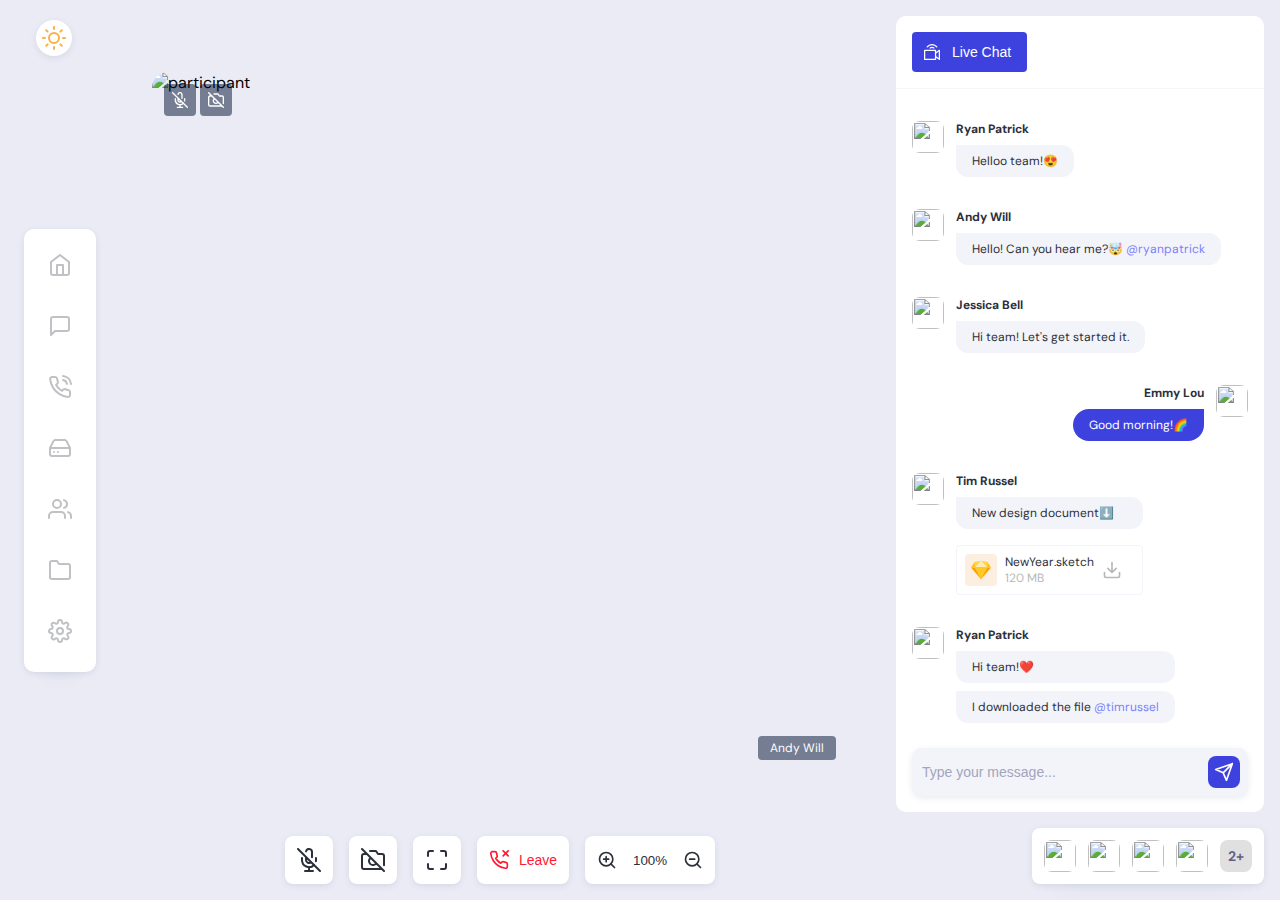
==== index.html @ 77e67f53 "first commit" ====
<!DOCTYPE html>
<html lang="en">
  <head>
    <meta charset="UTF-8" />
    <meta http-equiv="X-UA-Compatible" content="IE=edge" />
    <meta name="viewport" content="width=device-width, initial-scale=1.0" />
    <title>VideoCall App UI - Navid Dev</title>

    <!-- Add Google Font -->
    <link
      href="https://fonts.googleapis.com/css?family=DM+Sans:400,500,700&display=swap"
      rel="stylesheet"
    />
    <link rel="stylesheet" href="style.css" />
  </head>
  <body>
    <div class="app-container">
      <button class="mode-switch">
        <!-- sun icon -->
        <svg
          class="sun"
          fill="none"
          stroke="#fbb046"
          stroke-linecap="round"
          stroke-linejoin="round"
          stroke-width="2"
          class="feather feather-sun"
          viewBox="0 0 24 24"
        >
          <defs />
          <circle cx="12" cy="12" r="5" />
          <path
            d="M12 1v2M12 21v2M4.22 4.22l1.42 1.42M18.36 18.36l1.42 1.42M1 12h2M21 12h2M4.22 19.78l1.42-1.42M18.36 5.64l1.42-1.42"
          />
        </svg>
        <!-- sun icon -->

        <!-- moon icon -->
        <svg
          class="moon"
          fill="none"
          stroke="#ffffff"
          stroke-linecap="round"
          stroke-linejoin="round"
          stroke-width="2"
          class="feather feather-moon"
          viewBox="0 0 24 24"
        >
          <defs />
          <path d="M21 12.79A9 9 0 1111.21 3 7 7 0 0021 12.79z" />
        </svg>
        <!-- moon icon -->
      </button>
      <div class="left-side">
        <div class="navigation">
          <a href="#" class="nav-link icon">
            <!-- Home icon -->
            <svg
              xmlns="http://www.w3.org/2000/svg"
              fill="none"
              stroke="currentColor"
              stroke-width="2"
              stroke-linecap="round"
              stroke-linejoin="round"
              class="feather feather-home"
              viewBox="0 0 24 24"
            >
              <path d="M3 9l9-7 9 7v11a2 2 0 01-2 2H5a2 2 0 01-2-2z" />
              <path d="M9 22V12h6v10" />
            </svg>
            <!-- Home icon -->
          </a>

          <a href="#" class="nav-link icon">
            <!-- comment icon -->
            <svg
              xmlns="http://www.w3.org/2000/svg"
              width="24"
              height="24"
              viewBox="0 0 24 24"
              fill="none"
              stroke="currentColor"
              stroke-width="2"
              stroke-linecap="round"
              stroke-linejoin="round"
              class="feather feather-message-square"
            >
              <path
                d="M21 15a2 2 0 0 1-2 2H7l-4 4V5a2 2 0 0 1 2-2h14a2 2 0 0 1 2 2z"
              />
            </svg>
            <!-- comment icon -->
          </a>
          <a href="#" class="nav-link icon">
            <!-- ringing phone icon -->
            <svg
              xmlns="http://www.w3.org/2000/svg"
              fill="none"
              stroke="currentColor"
              stroke-width="2"
              stroke-linecap="round"
              stroke-linejoin="round"
              class="feather feather-phone-call"
              viewBox="0 0 24 24"
            >
              <path
                d="M15.05 5A5 5 0 0119 8.95M15.05 1A9 9 0 0123 8.94m-1 7.98v3a2 2 0 01-2.18 2 19.79 19.79 0 01-8.63-3.07 19.5 19.5 0 01-6-6 19.79 19.79 0 01-3.07-8.67A2 2 0 014.11 2h3a2 2 0 012 1.72 12.84 12.84 0 00.7 2.81 2 2 0 01-.45 2.11L8.09 9.91a16 16 0 006 6l1.27-1.27a2 2 0 012.11-.45 12.84 12.84 0 002.81.7A2 2 0 0122 16.92z"
              />
            </svg>
            <!-- ringing phone icon -->
          </a>
          <a href="#" class="nav-link icon">
            <!-- disk icon -->
            <svg
              xmlns="http://www.w3.org/2000/svg"
              width="24"
              height="24"
              viewBox="0 0 24 24"
              fill="none"
              stroke="currentColor"
              stroke-width="2"
              stroke-linecap="round"
              stroke-linejoin="round"
              class="feather feather-hard-drive"
            >
              <line x1="22" y1="12" x2="2" y2="12" />
              <path
                d="M5.45 5.11L2 12v6a2 2 0 0 0 2 2h16a2 2 0 0 0 2-2v-6l-3.45-6.89A2 2 0 0 0 16.76 4H7.24a2 2 0 0 0-1.79 1.11z"
              />
              <line x1="6" y1="16" x2="6.01" y2="16" />
              <line x1="10" y1="16" x2="10.01" y2="16" />
            </svg>
            <!-- disk icon -->
          </a>
          <a href="#" class="nav-link icon">
            <!-- people icon -->
            <svg
              xmlns="http://www.w3.org/2000/svg"
              width="24"
              height="24"
              viewBox="0 0 24 24"
              fill="none"
              stroke="currentColor"
              stroke-width="2"
              stroke-linecap="round"
              stroke-linejoin="round"
              class="feather feather-users"
            >
              <path d="M17 21v-2a4 4 0 0 0-4-4H5a4 4 0 0 0-4 4v2" />
              <circle cx="9" cy="7" r="4" />
              <path d="M23 21v-2a4 4 0 0 0-3-3.87" />
              <path d="M16 3.13a4 4 0 0 1 0 7.75" />
            </svg>
            <!-- people icon -->
          </a>
          <a href="#" class="nav-link icon">
            <!-- Folder icon -->
            <svg
              xmlns="http://www.w3.org/2000/svg"
              fill="none"
              stroke="currentColor"
              stroke-width="2"
              stroke-linecap="round"
              stroke-linejoin="round"
              class="feather feather-folder"
              viewBox="0 0 24 24"
            >
              <path
                d="M22 19a2 2 0 01-2 2H4a2 2 0 01-2-2V5a2 2 0 012-2h5l2 3h9a2 2 0 012 2z"
              />
            </svg>
            <!-- Folder icon -->
          </a>
          <a href="#" class="nav-link icon">
            <!-- Setting icon -->
            <svg
              xmlns="http://www.w3.org/2000/svg"
              fill="none"
              stroke="currentColor"
              stroke-width="2"
              stroke-linecap="round"
              stroke-linejoin="round"
              class="feather feather-settings"
              viewBox="0 0 24 24"
            >
              <circle cx="12" cy="12" r="3" />
              <path
                d="M19.4 15a1.65 1.65 0 00.33 1.82l.06.06a2 2 0 010 2.83 2 2 0 01-2.83 0l-.06-.06a1.65 1.65 0 00-1.82-.33 1.65 1.65 0 00-1 1.51V21a2 2 0 01-2 2 2 2 0 01-2-2v-.09A1.65 1.65 0 009 19.4a1.65 1.65 0 00-1.82.33l-.06.06a2 2 0 01-2.83 0 2 2 0 010-2.83l.06-.06a1.65 1.65 0 00.33-1.82 1.65 1.65 0 00-1.51-1H3a2 2 0 01-2-2 2 2 0 012-2h.09A1.65 1.65 0 004.6 9a1.65 1.65 0 00-.33-1.82l-.06-.06a2 2 0 010-2.83 2 2 0 012.83 0l.06.06a1.65 1.65 0 001.82.33H9a1.65 1.65 0 001-1.51V3a2 2 0 012-2 2 2 0 012 2v.09a1.65 1.65 0 001 1.51 1.65 1.65 0 001.82-.33l.06-.06a2 2 0 012.83 0 2 2 0 010 2.83l-.06.06a1.65 1.65 0 00-.33 1.82V9a1.65 1.65 0 001.51 1H21a2 2 0 012 2 2 2 0 01-2 2h-.09a1.65 1.65 0 00-1.51 1z"
              />
            </svg>
            <!-- Setting icon -->
          </a>
        </div>
      </div>
      <div class="app-main">
        <div class="video-call-wrapper">
          <!-- Video Participant 1 -->
          <div class="video-participant">
            <div class="participant-action">
              <button class="btn-mute"></button>
              <button class="btn-camera"></button>
            </div>
            <a href="#" class="name-tag">Andy Will</a>
            <img
              src="https://images.unsplash.com/photo-1566821582776-92b13ab46bb4?ixlib=rb-1.2.1&auto=format&fit=crop&w=900&q=60"
              alt="participant"
            />
          </div>
          <!-- Video Participant 2 -->
          <div class="video-participant">
            <div class="participant-action">
              <button class="btn-mute"></button>
              <button class="btn-camera"></button>
            </div>
            <a href="#" class="name-tag">Emmy Lou</a>
            <img
              src="https://images.unsplash.com/photo-1500917293891-ef795e70e1f6?ixlib=rb-1.2.1&ixid=eyJhcHBfaWQiOjEyMDd9&auto=format&fit=crop&w=1650&q=80"
              alt="participant"
            />
          </div>
          <!-- Video Participant 3 -->
          <div class="video-participant">
            <div class="participant-action">
              <button class="btn-mute"></button>
              <button class="btn-camera"></button>
            </div>
            <a href="#" class="name-tag">Tim Russel</a>
            <img
              src="https://images.unsplash.com/photo-1576110397661-64a019d88a98?ixlib=rb-1.2.1&auto=format&fit=crop&w=1234&q=80"
              alt="participant"
            />
          </div>
          <!-- Video Participant 4 -->
          <div class="video-participant">
            <div class="participant-action">
              <button class="btn-mute"></button>
              <button class="btn-camera"></button>
            </div>
            <a href="#" class="name-tag">Jessica Bell</a>
            <img
              src="https://images.unsplash.com/photo-1600207438283-a5de6d9df13e?ixlib=rb-1.2.1&ixid=eyJhcHBfaWQiOjEyMDd9&auto=format&fit=crop&w=1234&q=80"
              alt="participant"
            />
          </div>
          <!-- Video Participant 5 -->
          <div class="video-participant">
            <div class="participant-action">
              <button class="btn-mute"></button>
              <button class="btn-camera"></button>
            </div>
            <a href="#" class="name-tag">Ryan Patrick</a>
            <img
              src="https://images.unsplash.com/photo-1581824283135-0666cf353f35?ixlib=rb-1.2.1&auto=format&fit=crop&w=1276&q=80"
              alt="participant"
            />
          </div>
          <!-- Video Participant 6 -->
          <div class="video-participant">
            <div class="participant-action">
              <button class="btn-mute"></button>
              <button class="btn-camera"></button>
            </div>
            <a href="#" class="name-tag">Tina Cate</a>
            <img
              src="https://images.unsplash.com/photo-1542596594-649edbc13630?ixlib=rb-1.2.1&auto=format&fit=crop&w=1234&q=80"
              alt="participant"
            />
          </div>
        </div>

        <div class="video-call-actions">
          <button class="video-action-button mic"></button>
          <button class="video-action-button camera"></button>
          <button class="video-action-button maximize"></button>
          <button class="video-action-button endcall">Leave</button>
          <button class="video-action-button magnifier">
            <!-- ZoomIn icon -->
            <svg
              xmlns="http://www.w3.org/2000/svg"
              fill="none"
              stroke="currentColor"
              stroke-width="2"
              stroke-linecap="round"
              stroke-linejoin="round"
              class="feather feather-zoom-in"
              viewBox="0 0 24 24"
            >
              <circle cx="11" cy="11" r="8" />
              <path d="M21 21l-4.35-4.35M11 8v6M8 11h6" />
            </svg>

            <!-- ZoomIn icon -->
            <span>100%</span>
            <!-- ZoomOut Icon -->
            <svg
              xmlns="http://www.w3.org/2000/svg"
              width="24"
              height="24"
              viewBox="0 0 24 24"
              fill="none"
              stroke="currentColor"
              stroke-width="2"
              stroke-linecap="round"
              stroke-linejoin="round"
              class="feather feather-zoom-out"
            >
              <circle cx="11" cy="11" r="8" />
              <line x1="21" y1="21" x2="16.65" y2="16.65" />
              <line x1="8" y1="11" x2="14" y2="11" />
            </svg>
            <!-- ZoomOut Icon -->
          </button>
        </div>
      </div>

      <!-- Right Side -->
      <div class="right-side">
        <button class="btn-close-right">
          <!-- Close Icon -->
          <svg
            xmlns="http://www.w3.org/2000/svg"
            width="24"
            height="24"
            fill="none"
            stroke="currentColor"
            stroke-linecap="round"
            stroke-linejoin="round"
            stroke-width="2"
            class="feather feather-x-circle"
            viewBox="0 0 24 24"
          >
            <defs></defs>
            <circle cx="12" cy="12" r="10"></circle>
            <path d="M15 9l-6 6M9 9l6 6"></path>
          </svg>
          <!-- Close Icon -->
        </button>
        <div class="chat-container">
          <div class="chat-header">
            <button class="chat-header-button">Live Chat</button>
          </div>
          <div class="chat-area">
            <!-- Message 1 -->
            <div class="message-wrapper">
              <div class="profile-picture">
                <img
                  src="https://images.unsplash.com/photo-1581824283135-0666cf353f35?ixlib=rb-1.2.1&auto=format&fit=crop&w=1276&q=80"
                  alt=""
                />
              </div>
              <div class="message-content">
                <p class="name">Ryan Patrick</p>
                <div class="message">Helloo team!😍</div>
              </div>
            </div>
            <!-- Message 2 -->
            <div class="message-wrapper">
              <div class="profile-picture">
                <img
                  src="https://images.unsplash.com/photo-1566821582776-92b13ab46bb4?ixlib=rb-1.2.1&auto=format&fit=crop&w=900&q=60"
                  alt=""
                />
              </div>
              <div class="message-content">
                <p class="name">Andy Will</p>
                <div class="message">
                  Hello! Can you hear me?🤯 <a class="mention">@ryanpatrick</a>
                </div>
              </div>
            </div>
            <!-- Message 3 -->
            <div class="message-wrapper">
              <div class="profile-picture">
                <img
                  src="https://images.unsplash.com/photo-1600207438283-a5de6d9df13e?ixlib=rb-1.2.1&ixid=eyJhcHBfaWQiOjEyMDd9&auto=format&fit=crop&w=1234&q=80"
                  alt=""
                />
              </div>
              <div class="message-content">
                <p class="name">Jessica Bell</p>
                <div class="message">Hi team! Let's get started it.</div>
              </div>
            </div>
            <!-- Message 4 -->
            <div class="message-wrapper reverse">
              <div class="profile-picture">
                <img
                  src="https://images.unsplash.com/photo-1500917293891-ef795e70e1f6?ixlib=rb-1.2.1&ixid=eyJhcHBfaWQiOjEyMDd9&auto=format&fit=crop&w=1650&q=80"
                  alt=""
                />
              </div>
              <div class="message-content">
                <p class="name">Emmy Lou</p>
                <div class="message">Good morning!🌈</div>
              </div>
            </div>
            <!-- Message 5 -->
            <div class="message-wrapper">
              <div class="profile-picture">
                <img
                  src="https://images.unsplash.com/photo-1576110397661-64a019d88a98?ixlib=rb-1.2.1&auto=format&fit=crop&w=1234&q=80"
                  alt=""
                />
              </div>
              <div class="message-content">
                <p class="name">Tim Russel</p>
                <div class="message">New design document⬇️</div>
                <div class="message-file">
                  <div class="icon sketch">
                    <svg
                      xmlns="http://www.w3.org/2000/svg"
                      viewBox="0 0 512 512"
                    >
                      <path
                        fill="#ffd54f"
                        d="M96 191.02v-144l160-30.04 160 30.04v144z"
                      />
                      <path
                        fill="#ffecb3"
                        d="M96 191.02L256 16.98l160 174.04z"
                      />
                      <path fill="#ffa000" d="M0 191.02l256 304 256-304z" />
                      <path fill="#ffca28" d="M96 191.02l160 304 160-304z" />
                      <g fill="#ffc107">
                        <path d="M0 191.02l96-144v144zM416 47.02v144h96z" />
                      </g>
                    </svg>
                  </div>
                  <div class="file-info">
                    <div class="file-name">NewYear.sketch</div>
                    <div class="file-size">120 MB</div>
                  </div>
                </div>
              </div>
            </div>
            <!-- Message 6 -->
            <div class="message-wrapper">
              <div class="profile-picture">
                <img
                  src="https://images.unsplash.com/photo-1581824283135-0666cf353f35?ixlib=rb-1.2.1&auto=format&fit=crop&w=1276&q=80"
                  alt=""
                />
              </div>
              <div class="message-content">
                <p class="name">Ryan Patrick</p>
                <div class="message">Hi team!❤️</div>
                <div class="message">
                  I downloaded the file <a class="mention">@timrussel</a>
                </div>
              </div>
            </div>

            <!-- Message 7 -->
            <div class="message-wrapper reverse">
              <div class="profile-picture">
                <img
                  src="https://images.unsplash.com/photo-1500917293891-ef795e70e1f6?ixlib=rb-1.2.1&ixid=eyJhcHBfaWQiOjEyMDd9&auto=format&fit=crop&w=1650&q=80"
                  alt=""
                />
              </div>
              <div class="message-content">
                <p class="name">Emmy Lou</p>
                <div class="message">Woooww! Awesome❤️</div>
              </div>
            </div>
          </div>
          <div class="chat-typing-area-wrapper">
            <div class="chat-typing-area">
              <input
                type="text"
                placeholder="Type your message..."
                class="chat-input"
              />
              <button class="send-button">
                <!-- Send icon -->
                <svg
                  xmlns="http://www.w3.org/2000/svg"
                  fill="none"
                  stroke="currentColor"
                  stroke-width="2"
                  stroke-linecap="round"
                  stroke-linejoin="round"
                  class="feather feather-send"
                  viewBox="0 0 24 24"
                >
                  <path d="M22 2L11 13M22 2l-7 20-4-9-9-4 20-7z" />
                </svg>
                <!-- Send icon -->
              </button>
            </div>
          </div>
        </div>
        <div class="participants">
          <!-- Participant pic 1 -->
          <div class="participant profile-picture">
            <img
              src="https://images.unsplash.com/photo-1576110397661-64a019d88a98?ixlib=rb-1.2.1&auto=format&fit=crop&w=1234&q=80"
              alt=""
            />
          </div>
          <!-- Participant pic 2 -->
          <div class="participant profile-picture">
            <img
              src="https://images.unsplash.com/photo-1566821582776-92b13ab46bb4?ixlib=rb-1.2.1&auto=format&fit=crop&w=900&q=60"
              alt=""
            />
          </div>
          <!-- Participant pic 3 -->
          <div class="participant profile-picture">
            <img
              src="https://images.unsplash.com/photo-1600207438283-a5de6d9df13e?ixlib=rb-1.2.1&ixid=eyJhcHBfaWQiOjEyMDd9&auto=format&fit=crop&w=1234&q=80"
              alt=""
            />
          </div>
          <!-- Participant pic 4 -->
          <div class="participant profile-picture">
            <img
              src="https://images.unsplash.com/photo-1581824283135-0666cf353f35?ixlib=rb-1.2.1&auto=format&fit=crop&w=1276&q=80"
              alt=""
            />
          </div>
          <div class="participant-more">2+</div>
        </div>
      </div>
      <button class="expand-btn">
        <!-- expand icon -->
        <svg
          xmlns="http://www.w3.org/2000/svg"
          width="24"
          height="24"
          viewBox="0 0 24 24"
          fill="none"
          stroke="currentColor"
          stroke-width="2"
          stroke-linecap="round"
          stroke-linejoin="round"
          class="feather feather-message-circle"
        >
          <path
            d="M21 11.5a8.38 8.38 0 0 1-.9 3.8 8.5 8.5 0 0 1-7.6 4.7 8.38 8.38 0 0 1-3.8-.9L3 21l1.9-5.7a8.38 8.38 0 0 1-.9-3.8 8.5 8.5 0 0 1 4.7-7.6 8.38 8.38 0 0 1 3.8-.9h.5a8.48 8.48 0 0 1 8 8v.5z"
          />
        </svg>
        <!-- expand icon -->
      </button>
    </div>
    <script src="script.js"></script>
  </body>
</html>
---- style.css ----
/*==================== BASE ====================*/
* {
  box-sizing: border-box;
}
html,
body {
  width: 100%;
  height: 100vh;
  margin: 0;
  padding: 0;
  overflow: hidden;
}
button {
  outline: none;
  transition: 0.2s;
  cursor: pointer;
}
button:hover {
  opacity: 0.7;
}
a {
  text-decoration: none;
}
/*==================== VARIABLES CSS ====================*/

body {
  --app-background: #eaebf5;
  --chat-background: #fff;
  --link-color: #c0c1c5;
  --navigation-bg: #fff;
  --navigation-box-shadow: 0 2px 6px 0 rgba(136, 148, 171, 0.2),
    0 24px 20px -24px rgba(71, 82, 107, 0.1);
  --main-color: #3d42df;
  --message-bg: #f3f4f9;
  --message-bg-2: #3d42df;
  --message-text: #2c303a;
  --placeholder-text: #a2a4bc;
  --button-bg: #fff;
}
/*========== Variables Dark theme ==========*/

body.dark {
  --app-background: #262a42;
  --navigation-box-shadow: 0px 0px 8px 0px #282b33;
  --chat-background: #3c3f56;
  --message-bg: #2c3046;
  --message-text: rgba(255, 255, 255, 0.8);
  --placeholder-text: #fff;
  --navigation-bg: #3c3f56;
  --button-bg: #3c3f56;
  --main-color: #6f74ff;
  --message-bg-2: #6f74ff;
}

body.dark .mic {
  background-image: url("data:image/svg+xml,%3Csvg xmlns='http://www.w3.org/2000/svg' fill='none' stroke='%23fff' stroke-width='2' stroke-linecap='round' stroke-linejoin='round' class='feather feather-mic-off' viewBox='0 0 24 24'%3E%3Cpath d='M1 1l22 22M9 9v3a3 3 0 005.12 2.12M15 9.34V4a3 3 0 00-5.94-.6'/%3E%3Cpath d='M17 16.95A7 7 0 015 12v-2m14 0v2a7 7 0 01-.11 1.23M12 19v4M8 23h8'/%3E%3C/svg%3E%0A");
}
body.dark .camera {
  background-image: url("data:image/svg+xml,%3Csvg xmlns='http://www.w3.org/2000/svg' fill='none' stroke='%23fff' stroke-width='2' stroke-linecap='round' stroke-linejoin='round' class='feather feather-camera-off' viewBox='0 0 24 24'%3E%3Cpath d='M1 1l22 22M21 21H3a2 2 0 01-2-2V8a2 2 0 012-2h3m3-3h6l2 3h4a2 2 0 012 2v9.34m-7.72-2.06a4 4 0 11-5.56-5.56'/%3E%3C/svg%3E%0A");
}
body.dark .maximize {
  background-image: url("data:image/svg+xml,%3Csvg xmlns='http://www.w3.org/2000/svg' fill='none' stroke='%23fff' stroke-width='2' stroke-linecap='round' stroke-linejoin='round' class='feather feather-maximize' viewBox='0 0 24 24'%3E%3Cpath d='M8 3H5a2 2 0 00-2 2v3m18 0V5a2 2 0 00-2-2h-3m0 18h3a2 2 0 002-2v-3M3 16v3a2 2 0 002 2h3'/%3E%3C/svg%3E%0A");
}

body.dark .magnifier {
  color: #fff;
}

body.dark .chat-header {
  border-color: var(--message-bg);
}

body.dark .btn-close-right {
  color: #fff;
}

.dark .chat-typing-area {
  box-shadow: none;
}
/*==================== LAYOUT ====================*/
.app-container {
  background-color: var(--app-background);
  width: 100%;
  height: 100%;
  font-family: 'DM Sans', sans-serif;
  display: flex;
  transition: 0.2s;
}
/*==================== Navigation ====================*/
.left-side {
  position: relative;
  padding: 16px;
  flex-basis: 120px;
  display: flex;
  flex-direction: column;
  align-items: center;
  justify-content: center;
  height: 100%;
}
.navigation {
  display: flex;
  flex-direction: column;
  background-color: var(--navigation-bg);
  padding: 24px;
  border-radius: 10px;
  box-shadow: var(--navigation-box-shadow);
}
.nav-link + .nav-link {
  margin-top: 32px;
}
.nav-link:hover svg {
  color: #3d42df;
}
.icon svg {
  width: 24px;
  height: 24px;
  color: var(--link-color);
  transition: 0.2s ease-in;
}
.right-side {
  margin-left: auto;
  flex-basis: 400px;
  height: 100%;
  padding: 16px;
  position: relative;
  transition: all 300ms cubic-bezier(0.19, 1, 0.56, 1);
}
.right-side.show {
  display: block;
  transform: translateX(0);
}
/*==================== Chat ====================*/
.chat-container {
  background-color: var(--chat-background);
  border-radius: 10px;
  display: flex;
  flex-direction: column;
  height: calc(100% - 72px);
}
.chat-header {
  padding: 16px;
  border-bottom: 1px solid #f5f5f5;
}
.chat-header-button {
  background-image: url("data:image/svg+xml,%3Csvg viewBox='0 0 512 512' xmlns='http://www.w3.org/2000/svg' fill='%23fff'%3E%3Cpath d='M479.9 187.52l-90.19 68.53v-52.6a20 20 0 00-20-20H20a20 20 0 00-20 20V492a20 20 0 0020 20h349.71a20 20 0 0020-20v-52.6l90.18 68.52c13.05 9.91 32.1.67 32.1-15.92V203.45c0-16.5-18.94-25.92-32.1-15.93zM349.7 472H40V223.45h309.71zM472 451.68l-82.29-62.53V306.3L472 243.77zM87.96 79.24C129.62 28.88 190.86 0 256 0c65.13 0 126.37 28.88 168.03 79.24a20 20 0 01-30.82 25.5A177.6 177.6 0 00256 40a177.6 177.6 0 00-137.21 64.73 20 20 0 11-30.83-25.5zm240.36 32.21a20 20 0 11-21.02 34.03 97.57 97.57 0 00-51.3-14.53 97.6 97.6 0 00-51.31 14.53 20 20 0 11-21.02-34.03A137.53 137.53 0 01256 90.95c25.59 0 50.6 7.09 72.32 20.5zm0 0'/%3E%3C/svg%3E%0A");
  background-color: var(--main-color);
  padding: 12px 16px 12px 40px;
  border: none;
  border-radius: 4px;
  color: #fff;
  background-repeat: no-repeat;
  background-position: center left 12px;
  background-size: 16px;
  font-size: 14px;
}
.chat-area {
  flex: 1;
  overflow-y: auto;
  padding: 16px;
}
.profile-picture {
  border-radius: 8px;
  width: 32px;
  height: 32px;
  overflow: hidden;
  margin-right: 12px;
  flex-shrink: 0;
}
.profile-picture img {
  width: 100%;
  height: 100%;
  object-fit: cover;
}
.message-wrapper {
  display: flex;
}
.name {
  margin: 0;
  line-height: 16px;
  font-size: 12px;
  font-weight: 700;
  color: var(--message-text);
}
.message {
  margin-top: 8px;
  background-color: var(--message-bg);
  padding: 8px 16px;
  border-radius: 0 12px 12px 12px;
  font-size: 12px;
  line-height: 16px;
  max-width: calc(100%);
  color: var(--message-text);
}
.message-wrapper {
  padding: 16px 0;
}
.message-wrapper.reverse {
  flex-direction: row-reverse;
}
.message-wrapper.reverse .message {
  background-color: var(--message-bg-2);
  color: #fff;
  margin-left: auto;
  border-radius: 16px 0 16px 16px;
}
.message-wrapper.reverse .profile-picture {
  margin-left: 12px;
  margin-right: 0;
}
.message-wrapper.reverse .name {
  text-align: right;
}
.message-file {
  border: 1px solid var(--message-bg);
  width: 100%;
  margin-top: 16px;
  border-radius: 4px;
  padding: 8px;
  display: flex;
}
.message-file .sketch {
  border-radius: 4px;
  padding: 2px;
  background-color: #fdeee2;
  display: flex;
  justify-content: center;
  align-items: center;
  width: 32px;
  height: 32px;
}
.message-file .sketch svg {
  width: 20px;
  height: 20px;
}
.file-info {
  background-image: url("data:image/svg+xml,%3Csvg xmlns='http://www.w3.org/2000/svg' fill='none' stroke='%23b8b8b8' stroke-width='2' stroke-linecap='round' stroke-linejoin='round' class='feather feather-download' viewBox='0 0 24 24'%3E%3Cpath d='M21 15v4a2 2 0 01-2 2H5a2 2 0 01-2-2v-4M7 10l5 5 5-5M12 15V3'/%3E%3C/svg%3E%0A");
  flex: 1;
  padding: 0 40px 0 8px;
  background-position: center right 12px;
  background-size: 20px;
  background-repeat: no-repeat;
  font-size: 12px;
}
.file-name {
  color: var(--message-text);
}
.file-size {
  color: #b8b8b8;
}
.mention {
  color: #7c80fd;
}
.chat-typing-area-wrapper {
  padding: 16px;
}
.chat-typing-area {
  display: flex;
  border-radius: 10px;
  padding: 8px;
  box-shadow: var(--navigation-box-shadow);
  background-color: var(--message-bg);
}
.chat-input {
  border: none;
  font-size: 14px;
  line-height: 24px;
  outline: none;
  color: var(--message-text);
  flex: 1;
  background-color: transparent;
}
.chat-input::placeholder {
  color: var(--placeholder-text);
}
.send-button {
  color: #fff;
  background-color: var(--main-color);
  border-radius: 8px;
  border: none;
  width: 32px;
  height: 32px;
  display: flex;
  justify-content: center;
  align-items: center;
}
.send-button svg {
  width: 20px;
  height: 20px;
}
/*==================== Main App ====================*/
.app-main {
  flex: 1;
  width: 100%;
  padding: 72px 32px 16px 32px;
  display: flex;
  flex-direction: column;
  align-items: center;
}
.video-call-wrapper {
  width: 100%;
  height: 100%;
  border-radius: 16px;
  overflow: hidden;
  display: flex;
  flex-wrap: wrap;
}
/* .video-participant {
  width: 33.3%;
  height: 50%;
  position: relative;
} */
.video-participant {
  width: 100%;
  height: 100%;
  position: relative;
}
.video-participant img {
  width: 100%;
  height: 100%;
  object-fit: cover;
}
.name-tag {
  position: absolute;
  bottom: 12px;
  right: 12px;
  font-size: 12px;
  color: #fff;
  background-color: rgba(0, 15, 47, 0.5);
  border-radius: 4px;
  padding: 4px 12px;
}
.participant-actions {
  position: absolute;
  display: flex;
  left: 12px;
  top: 12px;
}
.btn-mute,
.btn-camera {
  width: 32px;
  height: 32px;
  border-radius: 4px;
  background-color: rgba(0, 15, 47, 0.5);
  background-repeat: no-repeat;
  background-position: center;
  background-size: 16px;
  border: none;
}
.btn-mute {
  background-image: url("data:image/svg+xml,%3Csvg xmlns='http://www.w3.org/2000/svg' fill='none' stroke='%23fff' stroke-width='2' stroke-linecap='round' stroke-linejoin='round' class='feather feather-mic-off' viewBox='0 0 24 24'%3E%3Cpath d='M1 1l22 22M9 9v3a3 3 0 005.12 2.12M15 9.34V4a3 3 0 00-5.94-.6'/%3E%3Cpath d='M17 16.95A7 7 0 015 12v-2m14 0v2a7 7 0 01-.11 1.23M12 19v4M8 23h8'/%3E%3C/svg%3E%0A");
  margin-right: 4px;
}
.btn-camera {
  background-image: url("data:image/svg+xml,%3Csvg xmlns='http://www.w3.org/2000/svg' fill='none' stroke='%23fff' stroke-width='2' stroke-linecap='round' stroke-linejoin='round' class='feather feather-camera-off' viewBox='0 0 24 24'%3E%3Cpath d='M1 1l22 22M21 21H3a2 2 0 01-2-2V8a2 2 0 012-2h3m3-3h6l2 3h4a2 2 0 012 2v9.34m-7.72-2.06a4 4 0 11-5.56-5.56'/%3E%3C/svg%3E%0A");
}
.video-call-actions {
  display: flex;
  justify-content: space-between;
  align-items: center;
  padding-top: 64px;
  max-width: 500px;
}
.video-action-button {
  background-repeat: no-repeat;
  background-size: 24px;
  border: none;
  height: 48px;
  margin: 0 8px;
  box-shadow: var(--navigation-box-shadow);
  border-radius: 8px;
  width: 48px;
  cursor: pointer;
  outline: none;
  background-color: var(--button-bg);
}
.video-action-button.mic {
  background-image: url("data:image/svg+xml,%3Csvg xmlns='http://www.w3.org/2000/svg' fill='none' stroke='%232c303a' stroke-width='2' stroke-linecap='round' stroke-linejoin='round' class='feather feather-mic-off' viewBox='0 0 24 24'%3E%3Cpath d='M1 1l22 22M9 9v3a3 3 0 005.12 2.12M15 9.34V4a3 3 0 00-5.94-.6'/%3E%3Cpath d='M17 16.95A7 7 0 015 12v-2m14 0v2a7 7 0 01-.11 1.23M12 19v4M8 23h8'/%3E%3C/svg%3E%0A");
  background-position: center;
}
.video-action-button.camera {
  background-image: url("data:image/svg+xml,%3Csvg xmlns='http://www.w3.org/2000/svg' fill='none' stroke='%232c303a' stroke-width='2' stroke-linecap='round' stroke-linejoin='round' class='feather feather-camera-off' viewBox='0 0 24 24'%3E%3Cpath d='M1 1l22 22M21 21H3a2 2 0 01-2-2V8a2 2 0 012-2h3m3-3h6l2 3h4a2 2 0 012 2v9.34m-7.72-2.06a4 4 0 11-5.56-5.56'/%3E%3C/svg%3E%0A");
  background-position: center;
}
.video-action-button.maximize {
  background-image: url("data:image/svg+xml,%3Csvg xmlns='http://www.w3.org/2000/svg' fill='none' stroke='%232c303a' stroke-width='2' stroke-linecap='round' stroke-linejoin='round' class='feather feather-maximize' viewBox='0 0 24 24'%3E%3Cpath d='M8 3H5a2 2 0 00-2 2v3m18 0V5a2 2 0 00-2-2h-3m0 18h3a2 2 0 002-2v-3M3 16v3a2 2 0 002 2h3'/%3E%3C/svg%3E%0A");
  background-position: center;
}
.video-action-button.endcall {
  background-image: url("data:image/svg+xml,%3Csvg xmlns='http://www.w3.org/2000/svg' viewBox='0 0 24 24' fill='none' stroke='%23ff1932' stroke-width='2' stroke-linecap='round' stroke-linejoin='round' class='feather feather-phone-missed'%3E%3Cline x1='23' y1='1' x2='17' y2='7'/%3E%3Cline x1='17' y1='1' x2='23' y2='7'/%3E%3Cpath d='M22 16.92v3a2 2 0 0 1-2.18 2 19.79 19.79 0 0 1-8.63-3.07 19.5 19.5 0 0 1-6-6 19.79 19.79 0 0 1-3.07-8.67A2 2 0 0 1 4.11 2h3a2 2 0 0 1 2 1.72 12.84 12.84 0 0 0 .7 2.81 2 2 0 0 1-.45 2.11L8.09 9.91a16 16 0 0 0 6 6l1.27-1.27a2 2 0 0 1 2.11-.45 12.84 12.84 0 0 0 2.81.7A2 2 0 0 1 22 16.92z'/%3E%3C/svg%3E");
  color: #ff1932;
  width: auto;
  font-size: 14px;
  padding-left: 42px;
  padding-right: 12px;
  background-size: 20px;
  background-position: center left 12px;
}
.video-action-button.magnifier {
  padding: 0 12px;
  display: flex;
  align-items: center;
  width: auto;
  flex-grow: 0;
  color: #2c303a;
}
.video-action-button.magnifier svg {
  width: 20px;
  flex-shrink: 0;
}
.video-action-button.magnifier span {
  display: block;
  margin: 0 16px;
}
.participants {
  display: flex;
  background-color: var(--button-bg);
  box-shadow: var(--navigation-box-shadow);
  margin-top: 16px;
  padding: 12px;
  border-radius: 8px;
  max-width: 232px;
  margin-left: auto;
}
.participant-more {
  background-color: #e1e0e1;
  font-size: 14px;
  display: flex;
  justify-content: center;
  align-items: center;
  color: #636181;
  font-weight: 700;
  border-radius: 8px;
  min-width: 32px;
}
.participant-action {
  position: absolute;
  display: flex;
  left: 12px;
  top: 12px;
}
.mode-switch {
  z-index: 1;
  position: absolute;
  top: 20px;
  left: 36px;
  background-color: var(--chat-background);
  border: none;
  color: #ddd;
  outline: none;
  cursor: pointer;
  box-shadow: var(--navigation-box-shadow);
  border-radius: 50%;
  display: flex;
  justify-content: center;
  align-items: center;
  width: 36px;
  height: 36px;
  transform-origin: center;
}
.mode-switch svg {
  width: 0;
  height: 24px;
  transition: all 0.3s ease-in;
  transform-origin: center;
}
.mode-switch .moon {
  opacity: 0;
}
.mode-switch .sun {
  width: 24px;
}
.dark .moon {
  opacity: 1;
  width: 24px;
}
.dark .sun {
  opacity: 0;
  width: 0;
}
.expand-btn {
  position: absolute;
  right: 32px;
  top: 24px;
  border: none;
  background-color: var(--chat-background);
  border-radius: 4px;
  color: var(--message-text);
  width: 40px;
  height: 40px;
  justify-content: center;
  align-items: center;
  display: none;
}
.expand-btn.show {
  display: flex;
}
.btn-close-right {
  border: none;
  background-color: transparent;
  position: absolute;
  top: 24px;
  right: 24px;
  color: var(--light-font);
  outline: none;
  cursor: pointer;
  display: none;
}
/*==================== MEDIA QUERIES ====================*/

/*==================== Devices smaller than 900px ====================*/

@media screen and (max-width: 900px) {
  .expand-btn {
    display: block;
  }
  .right-side {
    position: absolute;
    right: 0;
    background-color: var(--chat-background);
    transform: translateX(100%);
    z-index: 2;
    width: 100%;
  }
  .right-side.show {
    transform: translateX(0);
  }
  .btn-close-right {
    display: block;
  }
}

/*==================== Devices smaller than 520px ====================*/
@media screen and (max-width: 520px) {
  .left-side {
    display: none;
  }
  .app-main {
    padding: 72px 16px 16px 16px;
  }
  .expand-btn {
    right: 16px;
  }
  .mode-switch {
    left: 16px;
  }
  .video-call-actions {
    padding-top: 32px;
  }
  .video-action-button {
    width: 32px;
    height: 32px;
    background-size: 14px;
    margin: 0 4px;
  }
  .video-action-button.endcall {
    background-size: 14px;
    font-size: 12px;
    padding-left: 36px;
  }
  .video-action-button.magnifier svg {
    width: 14px;
  }
  .video-action-button.magnifier span {
    margin: 0 4px;
    font-size: 12px;
  }
}
/*==================== Devices Between 520px - 720px ====================*/
@media screen and (max-width: 520px) and (max-width: 720px) {
  .video-participant {
    width: 50%;
    height: 33.3%;
  }
}
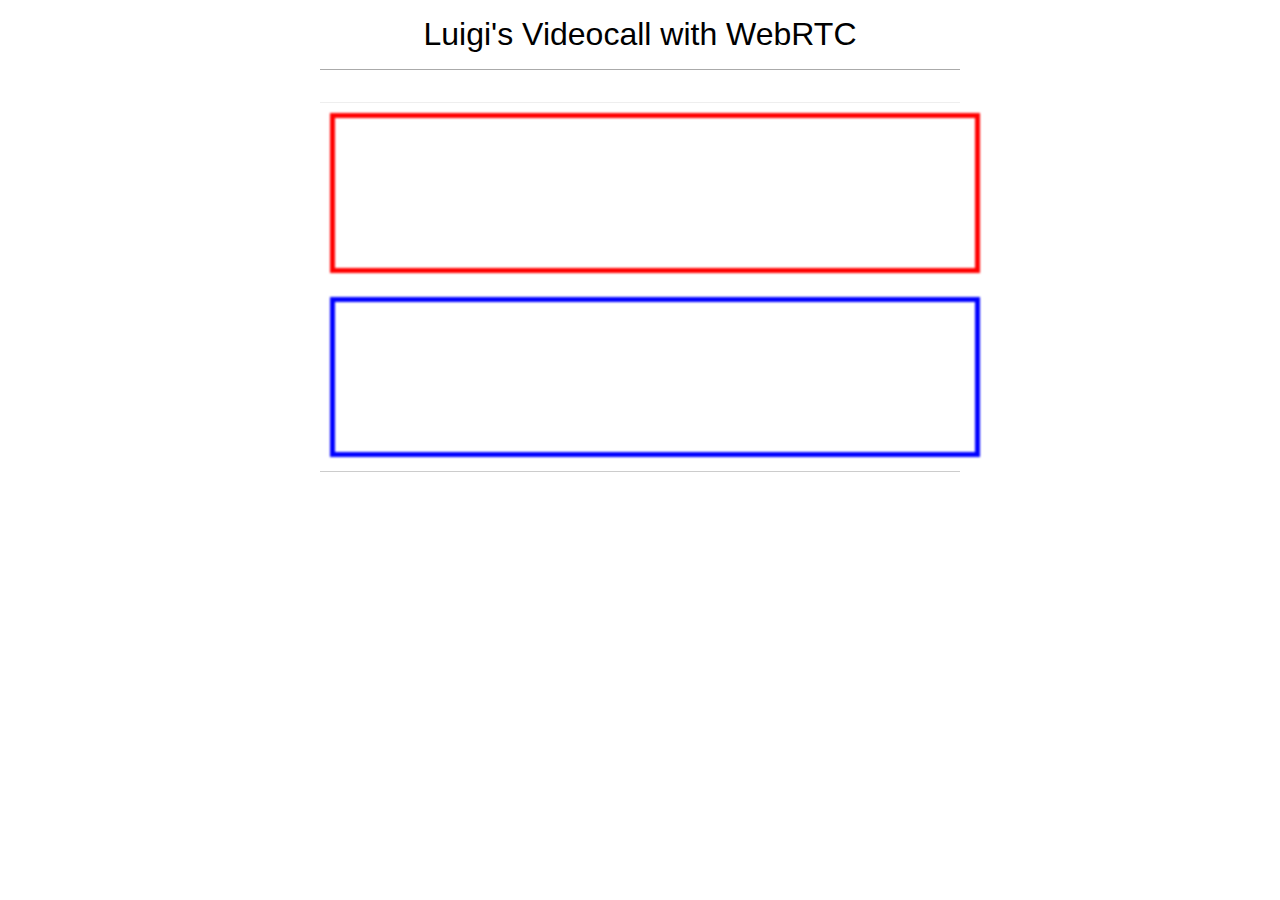
==== commit aa188240: "videochat page ready" ====
--- a/index.html
+++ b/index.html
@@ -1,548 +1,186 @@
 <!DOCTYPE html>
-<html lang="en">
-  <head>
-    <meta charset="UTF-8" />
-    <meta http-equiv="X-UA-Compatible" content="IE=edge" />
-    <meta name="viewport" content="width=device-width, initial-scale=1.0" />
-    <title>VideoCall App UI - Navid Dev</title>
+<html>
+<head>
 
-    <!-- Add Google Font -->
-    <link
-      href="https://fonts.googleapis.com/css?family=DM+Sans:400,500,700&display=swap"
-      rel="stylesheet"
-    />
-    <link rel="stylesheet" href="style.css" />
-  </head>
-  <body>
-    <div class="app-container">
-      <button class="mode-switch">
-        <!-- sun icon -->
-        <svg
-          class="sun"
-          fill="none"
-          stroke="#fbb046"
-          stroke-linecap="round"
-          stroke-linejoin="round"
-          stroke-width="2"
-          class="feather feather-sun"
-          viewBox="0 0 24 24"
-        >
-          <defs />
-          <circle cx="12" cy="12" r="5" />
-          <path
-            d="M12 1v2M12 21v2M4.22 4.22l1.42 1.42M18.36 18.36l1.42 1.42M1 12h2M21 12h2M4.22 19.78l1.42-1.42M18.36 5.64l1.42-1.42"
-          />
-        </svg>
-        <!-- sun icon -->
+  <meta name="description" content="Realtime communication with WebRTC" />
+  <meta name="author" content="//samdutton.com">
+  <meta name="viewport" content="width=device-width, minimum-scale=1.0, initial-scale=1.0, user-scalable=yes">
+  <meta itemprop="name" content="Luigi's Videocall with WebRTC">
+  <meta name="mobile-web-app-capable" content="yes">
+  <meta id="theme-color" name="theme-color" content="#307699">
 
-        <!-- moon icon -->
-        <svg
-          class="moon"
-          fill="none"
-          stroke="#ffffff"
-          stroke-linecap="round"
-          stroke-linejoin="round"
-          stroke-width="2"
-          class="feather feather-moon"
-          viewBox="0 0 24 24"
-        >
-          <defs />
-          <path d="M21 12.79A9 9 0 1111.21 3 7 7 0 0021 12.79z" />
-        </svg>
-        <!-- moon icon -->
-      </button>
-      <div class="left-side">
-        <div class="navigation">
-          <a href="#" class="nav-link icon">
-            <!-- Home icon -->
-            <svg
-              xmlns="http://www.w3.org/2000/svg"
-              fill="none"
-              stroke="currentColor"
-              stroke-width="2"
-              stroke-linecap="round"
-              stroke-linejoin="round"
-              class="feather feather-home"
-              viewBox="0 0 24 24"
-            >
-              <path d="M3 9l9-7 9 7v11a2 2 0 01-2 2H5a2 2 0 01-2-2z" />
-              <path d="M9 22V12h6v10" />
-            </svg>
-            <!-- Home icon -->
-          </a>
+  <base target="_blank">
 
-          <a href="#" class="nav-link icon">
-            <!-- comment icon -->
-            <svg
-              xmlns="http://www.w3.org/2000/svg"
-              width="24"
-              height="24"
-              viewBox="0 0 24 24"
-              fill="none"
-              stroke="currentColor"
-              stroke-width="2"
-              stroke-linecap="round"
-              stroke-linejoin="round"
-              class="feather feather-message-square"
-            >
-              <path
-                d="M21 15a2 2 0 0 1-2 2H7l-4 4V5a2 2 0 0 1 2-2h14a2 2 0 0 1 2 2z"
-              />
-            </svg>
-            <!-- comment icon -->
-          </a>
-          <a href="#" class="nav-link icon">
-            <!-- ringing phone icon -->
-            <svg
-              xmlns="http://www.w3.org/2000/svg"
-              fill="none"
-              stroke="currentColor"
-              stroke-width="2"
-              stroke-linecap="round"
-              stroke-linejoin="round"
-              class="feather feather-phone-call"
-              viewBox="0 0 24 24"
-            >
-              <path
-                d="M15.05 5A5 5 0 0119 8.95M15.05 1A9 9 0 0123 8.94m-1 7.98v3a2 2 0 01-2.18 2 19.79 19.79 0 01-8.63-3.07 19.5 19.5 0 01-6-6 19.79 19.79 0 01-3.07-8.67A2 2 0 014.11 2h3a2 2 0 012 1.72 12.84 12.84 0 00.7 2.81 2 2 0 01-.45 2.11L8.09 9.91a16 16 0 006 6l1.27-1.27a2 2 0 012.11-.45 12.84 12.84 0 002.81.7A2 2 0 0122 16.92z"
-              />
-            </svg>
-            <!-- ringing phone icon -->
-          </a>
-          <a href="#" class="nav-link icon">
-            <!-- disk icon -->
-            <svg
-              xmlns="http://www.w3.org/2000/svg"
-              width="24"
-              height="24"
-              viewBox="0 0 24 24"
-              fill="none"
-              stroke="currentColor"
-              stroke-width="2"
-              stroke-linecap="round"
-              stroke-linejoin="round"
-              class="feather feather-hard-drive"
-            >
-              <line x1="22" y1="12" x2="2" y2="12" />
-              <path
-                d="M5.45 5.11L2 12v6a2 2 0 0 0 2 2h16a2 2 0 0 0 2-2v-6l-3.45-6.89A2 2 0 0 0 16.76 4H7.24a2 2 0 0 0-1.79 1.11z"
-              />
-              <line x1="6" y1="16" x2="6.01" y2="16" />
-              <line x1="10" y1="16" x2="10.01" y2="16" />
-            </svg>
-            <!-- disk icon -->
-          </a>
-          <a href="#" class="nav-link icon">
-            <!-- people icon -->
-            <svg
-              xmlns="http://www.w3.org/2000/svg"
-              width="24"
-              height="24"
-              viewBox="0 0 24 24"
-              fill="none"
-              stroke="currentColor"
-              stroke-width="2"
-              stroke-linecap="round"
-              stroke-linejoin="round"
-              class="feather feather-users"
-            >
-              <path d="M17 21v-2a4 4 0 0 0-4-4H5a4 4 0 0 0-4 4v2" />
-              <circle cx="9" cy="7" r="4" />
-              <path d="M23 21v-2a4 4 0 0 0-3-3.87" />
-              <path d="M16 3.13a4 4 0 0 1 0 7.75" />
-            </svg>
-            <!-- people icon -->
-          </a>
-          <a href="#" class="nav-link icon">
-            <!-- Folder icon -->
-            <svg
-              xmlns="http://www.w3.org/2000/svg"
-              fill="none"
-              stroke="currentColor"
-              stroke-width="2"
-              stroke-linecap="round"
-              stroke-linejoin="round"
-              class="feather feather-folder"
-              viewBox="0 0 24 24"
-            >
-              <path
-                d="M22 19a2 2 0 01-2 2H4a2 2 0 01-2-2V5a2 2 0 012-2h5l2 3h9a2 2 0 012 2z"
-              />
-            </svg>
-            <!-- Folder icon -->
-          </a>
-          <a href="#" class="nav-link icon">
-            <!-- Setting icon -->
-            <svg
-              xmlns="http://www.w3.org/2000/svg"
-              fill="none"
-              stroke="currentColor"
-              stroke-width="2"
-              stroke-linecap="round"
-              stroke-linejoin="round"
-              class="feather feather-settings"
-              viewBox="0 0 24 24"
-            >
-              <circle cx="12" cy="12" r="3" />
-              <path
-                d="M19.4 15a1.65 1.65 0 00.33 1.82l.06.06a2 2 0 010 2.83 2 2 0 01-2.83 0l-.06-.06a1.65 1.65 0 00-1.82-.33 1.65 1.65 0 00-1 1.51V21a2 2 0 01-2 2 2 2 0 01-2-2v-.09A1.65 1.65 0 009 19.4a1.65 1.65 0 00-1.82.33l-.06.06a2 2 0 01-2.83 0 2 2 0 010-2.83l.06-.06a1.65 1.65 0 00.33-1.82 1.65 1.65 0 00-1.51-1H3a2 2 0 01-2-2 2 2 0 012-2h.09A1.65 1.65 0 004.6 9a1.65 1.65 0 00-.33-1.82l-.06-.06a2 2 0 010-2.83 2 2 0 012.83 0l.06.06a1.65 1.65 0 001.82.33H9a1.65 1.65 0 001-1.51V3a2 2 0 012-2 2 2 0 012 2v.09a1.65 1.65 0 001 1.51 1.65 1.65 0 001.82-.33l.06-.06a2 2 0 012.83 0 2 2 0 010 2.83l-.06.06a1.65 1.65 0 00-.33 1.82V9a1.65 1.65 0 001.51 1H21a2 2 0 012 2 2 2 0 01-2 2h-.09a1.65 1.65 0 00-1.51 1z"
-              />
-            </svg>
-            <!-- Setting icon -->
-          </a>
-        </div>
+  <title>Luigi's Videocall with WebRTC</title>
+
+  <style>
+   .hidden {
+    display: none;
+  }
+  .video-border-red {
+    border: 5px solid red;
+    display: inline-block;
+    margin: 10px;
+  }
+  .video-border-blue {
+    border: 5px solid blue;
+    display: inline-block;
+    margin: 10px;
+  }
+  a {
+    color: #6fa8dc;
+    font-weight: 300;
+    text-decoration: none;
+  }
+
+  a:hover {
+    color: #3d85c6;
+    text-decoration: underline;
+  }
+
+  #steps a {
+    display: block;
+    margin: 0 0 0.5em 0;
+  }
+
+  h1 a {
+    font-weight: 300;
+    margin: 0 10px 0 0;
+    white-space: nowrap;
+  }
+
+  body {
+    font-family: 'Roboto', sans-serif;
+    font-weight: 300;
+    margin: 0;
+    padding: 1em;
+    word-break: break-word;
+  }
+
+  code {
+    font-family: 'Roboto', sans-serif;
+    font-weight: 400;
+  }
+
+  div#container {
+    margin: 0 auto 0 auto;
+    max-width: 40em;
+  }
+
+  h1 {
+    border-bottom: 1px solid #aaa;
+    font-family: 'Roboto condensed', sans-serif;
+    font-size: 32px;
+    font-weight: 500;
+    margin: 0 0 1em 0;
+    padding: 0 0 0.5em 0;
+    text-align: center;
+  }
+
+  h2 {
+    color: #444;
+    font-family: 'Roboto condensed', sans-serif;
+    font-weight: 500;
+    line-height: 1.2em;
+    margin: 0 0 0.8em 0;
+  }
+
+  h3 {
+    color: #666;
+    font-family: 'Roboto condensed', sans-serif;
+    font-weight: 500;
+    margin: 1.8em 0 0.5em 0;
+    white-space: nowrap;
+  }
+
+  img {
+    border: none;
+    max-width: 100%;
+  }
+
+  p {
+    color: #444;
+    font-weight: 300;
+    line-height: 1.6em;
+  }
+
+  p.borderBelow {
+    border-bottom: 1px solid #aaa;
+    padding: 0 0 20px 0;
+  }
+
+  section p:last-of-type {
+    margin: 0;
+  }
+
+  section {
+    border-bottom: 1px solid #eee;
+  }
+
+  section:last-of-type {
+    border-color: #ccc;
+  }
+
+  h1 span {
+    white-space: nowrap;
+  }
+
+  strong {
+    font-weight: 500;
+  }
+
+  video {
+    filter: blur(1px) brightness(1.4) contrast(1.1);
+    transform: scaleX(-1);
+    width: 100%;
+  }
+
+  @media screen and (max-width: 650px) {
+    h1 {
+      font-size: 24px;
+    }
+  }
+
+  @media screen and (max-width: 550px) {
+    button:active {
+      background-color: darkRed;
+    }
+    h1 {
+      font-size: 22px;
+    }
+  }
+
+  @media screen and (max-width: 450px) {
+    h1 {
+      font-size: 20px;
+    }
+  }
+
+
+  </style>
+
+</head>
+
+<body>
+
+  <div id="container">
+
+    <section>
+      <h1>Luigi's Videocall with WebRTC</h1>
+    </section>
+
+    <section id="steps">
+      <div id="videos">
+        <video class="video-border-red" id="localVideo" autoplay muted></video>
+        <video class="video-border-blue" id="remoteVideo" autoplay></video>
       </div>
-      <div class="app-main">
-        <div class="video-call-wrapper">
-          <!-- Video Participant 1 -->
-          <div class="video-participant">
-            <div class="participant-action">
-              <button class="btn-mute"></button>
-              <button class="btn-camera"></button>
-            </div>
-            <a href="#" class="name-tag">Andy Will</a>
-            <img
-              src="https://images.unsplash.com/photo-1566821582776-92b13ab46bb4?ixlib=rb-1.2.1&auto=format&fit=crop&w=900&q=60"
-              alt="participant"
-            />
-          </div>
-          <!-- Video Participant 2 -->
-          <div class="video-participant">
-            <div class="participant-action">
-              <button class="btn-mute"></button>
-              <button class="btn-camera"></button>
-            </div>
-            <a href="#" class="name-tag">Emmy Lou</a>
-            <img
-              src="https://images.unsplash.com/photo-1500917293891-ef795e70e1f6?ixlib=rb-1.2.1&ixid=eyJhcHBfaWQiOjEyMDd9&auto=format&fit=crop&w=1650&q=80"
-              alt="participant"
-            />
-          </div>
-          <!-- Video Participant 3 -->
-          <div class="video-participant">
-            <div class="participant-action">
-              <button class="btn-mute"></button>
-              <button class="btn-camera"></button>
-            </div>
-            <a href="#" class="name-tag">Tim Russel</a>
-            <img
-              src="https://images.unsplash.com/photo-1576110397661-64a019d88a98?ixlib=rb-1.2.1&auto=format&fit=crop&w=1234&q=80"
-              alt="participant"
-            />
-          </div>
-          <!-- Video Participant 4 -->
-          <div class="video-participant">
-            <div class="participant-action">
-              <button class="btn-mute"></button>
-              <button class="btn-camera"></button>
-            </div>
-            <a href="#" class="name-tag">Jessica Bell</a>
-            <img
-              src="https://images.unsplash.com/photo-1600207438283-a5de6d9df13e?ixlib=rb-1.2.1&ixid=eyJhcHBfaWQiOjEyMDd9&auto=format&fit=crop&w=1234&q=80"
-              alt="participant"
-            />
-          </div>
-          <!-- Video Participant 5 -->
-          <div class="video-participant">
-            <div class="participant-action">
-              <button class="btn-mute"></button>
-              <button class="btn-camera"></button>
-            </div>
-            <a href="#" class="name-tag">Ryan Patrick</a>
-            <img
-              src="https://images.unsplash.com/photo-1581824283135-0666cf353f35?ixlib=rb-1.2.1&auto=format&fit=crop&w=1276&q=80"
-              alt="participant"
-            />
-          </div>
-          <!-- Video Participant 6 -->
-          <div class="video-participant">
-            <div class="participant-action">
-              <button class="btn-mute"></button>
-              <button class="btn-camera"></button>
-            </div>
-            <a href="#" class="name-tag">Tina Cate</a>
-            <img
-              src="https://images.unsplash.com/photo-1542596594-649edbc13630?ixlib=rb-1.2.1&auto=format&fit=crop&w=1234&q=80"
-              alt="participant"
-            />
-          </div>
-        </div>
+      
+      <!-- <script src="/socket.io/socket.io.js"></script> -->
+      <script src="https://webrtc.github.io/adapter/adapter-latest.js"></script>    
+      <script src="js/main.js"></script>
+    </section>
 
-        <div class="video-call-actions">
-          <button class="video-action-button mic"></button>
-          <button class="video-action-button camera"></button>
-          <button class="video-action-button maximize"></button>
-          <button class="video-action-button endcall">Leave</button>
-          <button class="video-action-button magnifier">
-            <!-- ZoomIn icon -->
-            <svg
-              xmlns="http://www.w3.org/2000/svg"
-              fill="none"
-              stroke="currentColor"
-              stroke-width="2"
-              stroke-linecap="round"
-              stroke-linejoin="round"
-              class="feather feather-zoom-in"
-              viewBox="0 0 24 24"
-            >
-              <circle cx="11" cy="11" r="8" />
-              <path d="M21 21l-4.35-4.35M11 8v6M8 11h6" />
-            </svg>
+  </div>
 
-            <!-- ZoomIn icon -->
-            <span>100%</span>
-            <!-- ZoomOut Icon -->
-            <svg
-              xmlns="http://www.w3.org/2000/svg"
-              width="24"
-              height="24"
-              viewBox="0 0 24 24"
-              fill="none"
-              stroke="currentColor"
-              stroke-width="2"
-              stroke-linecap="round"
-              stroke-linejoin="round"
-              class="feather feather-zoom-out"
-            >
-              <circle cx="11" cy="11" r="8" />
-              <line x1="21" y1="21" x2="16.65" y2="16.65" />
-              <line x1="8" y1="11" x2="14" y2="11" />
-            </svg>
-            <!-- ZoomOut Icon -->
-          </button>
-        </div>
-      </div>
-
-      <!-- Right Side -->
-      <div class="right-side">
-        <button class="btn-close-right">
-          <!-- Close Icon -->
-          <svg
-            xmlns="http://www.w3.org/2000/svg"
-            width="24"
-            height="24"
-            fill="none"
-            stroke="currentColor"
-            stroke-linecap="round"
-            stroke-linejoin="round"
-            stroke-width="2"
-            class="feather feather-x-circle"
-            viewBox="0 0 24 24"
-          >
-            <defs></defs>
-            <circle cx="12" cy="12" r="10"></circle>
-            <path d="M15 9l-6 6M9 9l6 6"></path>
-          </svg>
-          <!-- Close Icon -->
-        </button>
-        <div class="chat-container">
-          <div class="chat-header">
-            <button class="chat-header-button">Live Chat</button>
-          </div>
-          <div class="chat-area">
-            <!-- Message 1 -->
-            <div class="message-wrapper">
-              <div class="profile-picture">
-                <img
-                  src="https://images.unsplash.com/photo-1581824283135-0666cf353f35?ixlib=rb-1.2.1&auto=format&fit=crop&w=1276&q=80"
-                  alt=""
-                />
-              </div>
-              <div class="message-content">
-                <p class="name">Ryan Patrick</p>
-                <div class="message">Helloo team!😍</div>
-              </div>
-            </div>
-            <!-- Message 2 -->
-            <div class="message-wrapper">
-              <div class="profile-picture">
-                <img
-                  src="https://images.unsplash.com/photo-1566821582776-92b13ab46bb4?ixlib=rb-1.2.1&auto=format&fit=crop&w=900&q=60"
-                  alt=""
-                />
-              </div>
-              <div class="message-content">
-                <p class="name">Andy Will</p>
-                <div class="message">
-                  Hello! Can you hear me?🤯 <a class="mention">@ryanpatrick</a>
-                </div>
-              </div>
-            </div>
-            <!-- Message 3 -->
-            <div class="message-wrapper">
-              <div class="profile-picture">
-                <img
-                  src="https://images.unsplash.com/photo-1600207438283-a5de6d9df13e?ixlib=rb-1.2.1&ixid=eyJhcHBfaWQiOjEyMDd9&auto=format&fit=crop&w=1234&q=80"
-                  alt=""
-                />
-              </div>
-              <div class="message-content">
-                <p class="name">Jessica Bell</p>
-                <div class="message">Hi team! Let's get started it.</div>
-              </div>
-            </div>
-            <!-- Message 4 -->
-            <div class="message-wrapper reverse">
-              <div class="profile-picture">
-                <img
-                  src="https://images.unsplash.com/photo-1500917293891-ef795e70e1f6?ixlib=rb-1.2.1&ixid=eyJhcHBfaWQiOjEyMDd9&auto=format&fit=crop&w=1650&q=80"
-                  alt=""
-                />
-              </div>
-              <div class="message-content">
-                <p class="name">Emmy Lou</p>
-                <div class="message">Good morning!🌈</div>
-              </div>
-            </div>
-            <!-- Message 5 -->
-            <div class="message-wrapper">
-              <div class="profile-picture">
-                <img
-                  src="https://images.unsplash.com/photo-1576110397661-64a019d88a98?ixlib=rb-1.2.1&auto=format&fit=crop&w=1234&q=80"
-                  alt=""
-                />
-              </div>
-              <div class="message-content">
-                <p class="name">Tim Russel</p>
-                <div class="message">New design document⬇️</div>
-                <div class="message-file">
-                  <div class="icon sketch">
-                    <svg
-                      xmlns="http://www.w3.org/2000/svg"
-                      viewBox="0 0 512 512"
-                    >
-                      <path
-                        fill="#ffd54f"
-                        d="M96 191.02v-144l160-30.04 160 30.04v144z"
-                      />
-                      <path
-                        fill="#ffecb3"
-                        d="M96 191.02L256 16.98l160 174.04z"
-                      />
-                      <path fill="#ffa000" d="M0 191.02l256 304 256-304z" />
-                      <path fill="#ffca28" d="M96 191.02l160 304 160-304z" />
-                      <g fill="#ffc107">
-                        <path d="M0 191.02l96-144v144zM416 47.02v144h96z" />
-                      </g>
-                    </svg>
-                  </div>
-                  <div class="file-info">
-                    <div class="file-name">NewYear.sketch</div>
-                    <div class="file-size">120 MB</div>
-                  </div>
-                </div>
-              </div>
-            </div>
-            <!-- Message 6 -->
-            <div class="message-wrapper">
-              <div class="profile-picture">
-                <img
-                  src="https://images.unsplash.com/photo-1581824283135-0666cf353f35?ixlib=rb-1.2.1&auto=format&fit=crop&w=1276&q=80"
-                  alt=""
-                />
-              </div>
-              <div class="message-content">
-                <p class="name">Ryan Patrick</p>
-                <div class="message">Hi team!❤️</div>
-                <div class="message">
-                  I downloaded the file <a class="mention">@timrussel</a>
-                </div>
-              </div>
-            </div>
-
-            <!-- Message 7 -->
-            <div class="message-wrapper reverse">
-              <div class="profile-picture">
-                <img
-                  src="https://images.unsplash.com/photo-1500917293891-ef795e70e1f6?ixlib=rb-1.2.1&ixid=eyJhcHBfaWQiOjEyMDd9&auto=format&fit=crop&w=1650&q=80"
-                  alt=""
-                />
-              </div>
-              <div class="message-content">
-                <p class="name">Emmy Lou</p>
-                <div class="message">Woooww! Awesome❤️</div>
-              </div>
-            </div>
-          </div>
-          <div class="chat-typing-area-wrapper">
-            <div class="chat-typing-area">
-              <input
-                type="text"
-                placeholder="Type your message..."
-                class="chat-input"
-              />
-              <button class="send-button">
-                <!-- Send icon -->
-                <svg
-                  xmlns="http://www.w3.org/2000/svg"
-                  fill="none"
-                  stroke="currentColor"
-                  stroke-width="2"
-                  stroke-linecap="round"
-                  stroke-linejoin="round"
-                  class="feather feather-send"
-                  viewBox="0 0 24 24"
-                >
-                  <path d="M22 2L11 13M22 2l-7 20-4-9-9-4 20-7z" />
-                </svg>
-                <!-- Send icon -->
-              </button>
-            </div>
-          </div>
-        </div>
-        <div class="participants">
-          <!-- Participant pic 1 -->
-          <div class="participant profile-picture">
-            <img
-              src="https://images.unsplash.com/photo-1576110397661-64a019d88a98?ixlib=rb-1.2.1&auto=format&fit=crop&w=1234&q=80"
-              alt=""
-            />
-          </div>
-          <!-- Participant pic 2 -->
-          <div class="participant profile-picture">
-            <img
-              src="https://images.unsplash.com/photo-1566821582776-92b13ab46bb4?ixlib=rb-1.2.1&auto=format&fit=crop&w=900&q=60"
-              alt=""
-            />
-          </div>
-          <!-- Participant pic 3 -->
-          <div class="participant profile-picture">
-            <img
-              src="https://images.unsplash.com/photo-1600207438283-a5de6d9df13e?ixlib=rb-1.2.1&ixid=eyJhcHBfaWQiOjEyMDd9&auto=format&fit=crop&w=1234&q=80"
-              alt=""
-            />
-          </div>
-          <!-- Participant pic 4 -->
-          <div class="participant profile-picture">
-            <img
-              src="https://images.unsplash.com/photo-1581824283135-0666cf353f35?ixlib=rb-1.2.1&auto=format&fit=crop&w=1276&q=80"
-              alt=""
-            />
-          </div>
-          <div class="participant-more">2+</div>
-        </div>
-      </div>
-      <button class="expand-btn">
-        <!-- expand icon -->
-        <svg
-          xmlns="http://www.w3.org/2000/svg"
-          width="24"
-          height="24"
-          viewBox="0 0 24 24"
-          fill="none"
-          stroke="currentColor"
-          stroke-width="2"
-          stroke-linecap="round"
-          stroke-linejoin="round"
-          class="feather feather-message-circle"
-        >
-          <path
-            d="M21 11.5a8.38 8.38 0 0 1-.9 3.8 8.5 8.5 0 0 1-7.6 4.7 8.38 8.38 0 0 1-3.8-.9L3 21l1.9-5.7a8.38 8.38 0 0 1-.9-3.8 8.5 8.5 0 0 1 4.7-7.6 8.38 8.38 0 0 1 3.8-.9h.5a8.48 8.48 0 0 1 8 8v.5z"
-          />
-        </svg>
-        <!-- expand icon -->
-      </button>
-    </div>
-    <script src="script.js"></script>
-  </body>
+</body>
 </html>
